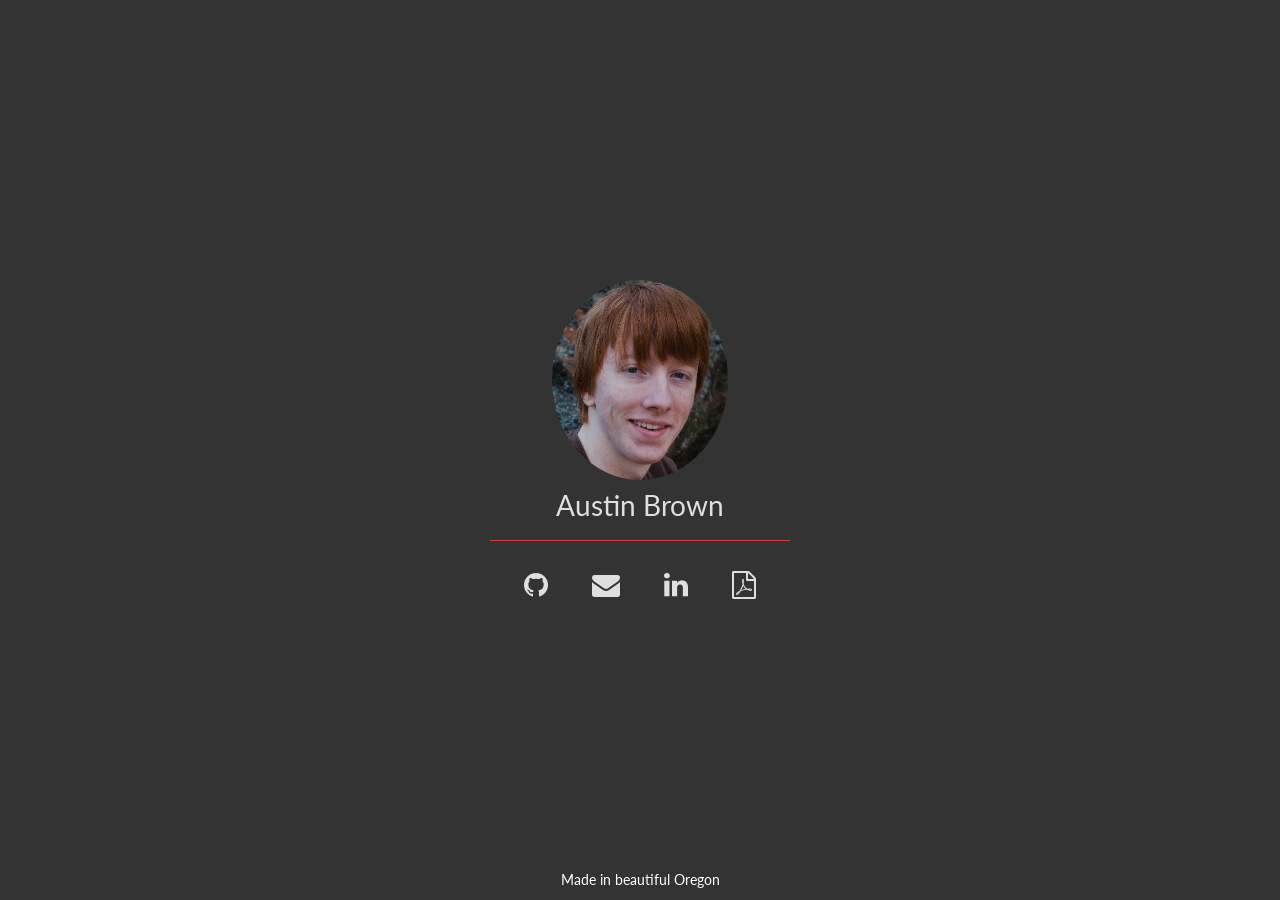
==== index.html @ 8997f35d "Update index.html" ====
﻿<!DOCTYPE html>
<html>
<head>
	<meta charset="utf-8">
	<meta name="description" content="Portfolio of Austin Brown. He is a software developer with a passion for user experiences.">
	<meta name="keywords" content="Austin Brown, Austin, Brown">
	<meta property="og:title" content="Austin Brown"/>
	<meta property="og:url" content="https://ascottb.github.io"/>
	<meta property="og:type" content="website"/>
	<meta property="og:site_name" content="Austin Brown"/>
	<meta property="og:description" content="Portfolio of Austin Brown. He is a software developer with a passion for user experiences."/>
	<!--<meta property="og:image" content="https://pecey.github.io/images/user.png"/>-->

	<title>Austin Brown</title>
    <link rel="shortcut icon" type="image/x-icon" href="favicon.ico" />
	<link rel="stylesheet" href="https://maxcdn.bootstrapcdn.com/bootstrap/3.3.6/css/bootstrap.min.css" integrity="sha384-1q8mTJOASx8j1Au+a5WDVnPi2lkFfwwEAa8hDDdjZlpLegxhjVME1fgjWPGmkzs7" crossorigin="anonymous">
	<link rel="stylesheet" href="https://maxcdn.bootstrapcdn.com/font-awesome/4.5.0/css/font-awesome.min.css">
	<link href='https://fonts.googleapis.com/css?family=Lato' rel='stylesheet' type='text/css'>
	<link rel="stylesheet" type="text/css" href="css/custom.css">
</head>
<body>
<div id="landing-slide" class="slide">
	<div id="landing-overlay" class="slide">
		<div id="landing-slide-content" class="container row">
			<div class="left-pane col-md-12 col-xs-12" style="opacity: 0">
				<div class="user-image"><img src="images/user.jpg"></div>
				<div class="user-name">Austin Brown</div>
				<hr style="width:300px; margin-top:10px; margin-bottom: 10px; border-top: 1px solid #EA4040;">
				<div class="user-social">
					<!--<div class="tooltip"> 
						<span class="tooltiptext"> Test
							<span class="tooltiptext">Tooltip text</span>
						</span>
					</div>-->
					<span title="Github">
						<a href="https://github.com/ascottb" target="_blank"><i class="fa fa-github"></i></a>
  					</span>
					<!--<a href="https://www.facebook.com/austin.brown.5836" target="_blank"><i class="fa fa-facebook"></i></a>-->
					<span title="asbrownpro@gmail.com">
						<a href="mailto:asbrownpro@gmail.com" target="_blank"><i class="fa fa-envelope"></i></a>
					</span>
					<span title="LinkedIn">
						<a href="https://www.linkedin.com/in/austin-brown-00315512a" target="_blank"><i class="fa fa-linkedin"></i></a>
					</span>
					<span title="Resume">
						<a href="ResumeAustinBrown.pdf" target="_blank"><i class="fa fa-file-pdf-o"></i></a>
					</span>
				</div>
			</div>
			<div class="right-pane col-md-6 col-xs-12">
				<span class="user-info"></span>
			</div>
		</div>
	</div>
</div>

<footer>
	<!--<div id = "#about" class="portfolio spacer" style="background-color:rgb(200,200,200);">
         <div class="container">
            <h2 class="left">About Me</h2>
            <p class="center-text">
               Hello!
            </p>
         </div>
      </div>-->
	<a target="_blank">Made in beautiful Oregon</a>
</footer>
	<script src="https://ajax.googleapis.com/ajax/libs/jquery/2.2.0/jquery.min.js"></script>
	<script type="text/javascript" src="js/typed.js"></script>
	<script type="text/javascript">
		$(window).load(function(){
			$(".left-pane").fadeTo(2000,1).animate({
				width:"50%",
			}, 1000).addClass("col-md-6").removeClass("col-md-12").css("width","100%").animate({"border-right-width":"1"},500,function(){
				$(".right-pane").css("height",$(".left-pane").css("height"));
				$(".user-info").typed({
	            strings: ["<p>Systems Engineer.</p> ^500 <p>Mobile Developer.</p> ^500 <p>Programmer.</p>"],
	            typeSpeed: 0.5,
	            loop: false,
	            content:'html',
	            showCursor:false
	        });
			});
		});
	</script>
<!--<script>

"<p>Systems Engineer.</p> ^1000 <p>Mobile Developer.</p> ^1000 <p>Programmer.</p>"
"<p>Hello, this is the personal website for Austin Brown, graduate of Oregon State University in Computer Science. He has worked at Intel Corporation, Air-Weigh, and hopefully your company next! </p>"

  (function(i,s,o,g,r,a,m){i['GoogleAnalyticsObject']=r;i[r]=i[r]||function(){
  (i[r].q=i[r].q||[]).push(arguments)},i[r].l=1*new Date();a=s.createElement(o),
  m=s.getElementsByTagName(o)[0];a.async=1;a.src=g;m.parentNode.insertBefore(a,m)
  })(window,document,'script','//www.google-analytics.com/analytics.js','ga');

  ga('create', 'UA-74430110-1', 'auto');
  ga('send', 'pageview');

</script>-->
</body>
</html>
---- css/custom.css ----
body{
	overflow: hidden; 
	font-family: 'Lato';
	width: 100%;
	height: 100%;
	position: absolute;
}
a{
	color: white;
}
.slide{
	height: 100%;
	width: 100%;
}
/*#landing-slide{
	background: url('../images/background.jpg') no-repeat center;
	background-size: cover;
}*/
#landing-overlay{
	background: rgba(0,0,0,0.8);
	display: table;
}
#landing-slide-content{
	display: table-cell;
	vertical-align: middle;
	text-align: center;
	color: white;
}
.left-pane{
	border-right: 0px solid #EA4040;
}
.right-pane{
	font-size: 2em;
	display: table;
}
.user-info{
	display: table-cell;
	height: 100%;
	width: 100%;
	vertical-align: middle;
	letter-spacing: 2px;
    word-spacing: 0.5em;
}
.user-info p{
	margin: 20px 0px;
}
.user-name{
	font-size: 2em;
	padding: 5px;
}
.user-image{
	height: 200px;
	width: 100%;
	text-align: center;
}
.user-image img{
	height: 100%;
	border-radius: 50%;
}
.user-social i{
	font-size: 2em;
    padding: 20px;
}
.user-social a{
	color: white;
}
.tooltip {
    position: relative;
    display: inline-block;
    border-bottom: 1px dotted black;
}
.tooltip .tooltiptext::after {
    content: " ";
    position: absolute;
    bottom: 100%;  /* At the top of the tooltip */
    left: 50%;
    margin-left: -5px;
    border-width: 5px;
    border-style: solid;
    border-color: transparent transparent black transparent;
}
.tooltip:hover .tooltiptext {
    visibility: visible;
}
footer{
	position: absolute;
	bottom: 0px;
	width: 100%;
	text-align: center;
	padding: 10px;
}
@media (max-width: 768px) { 
	.left-pane{
		border: none;
	}
 }
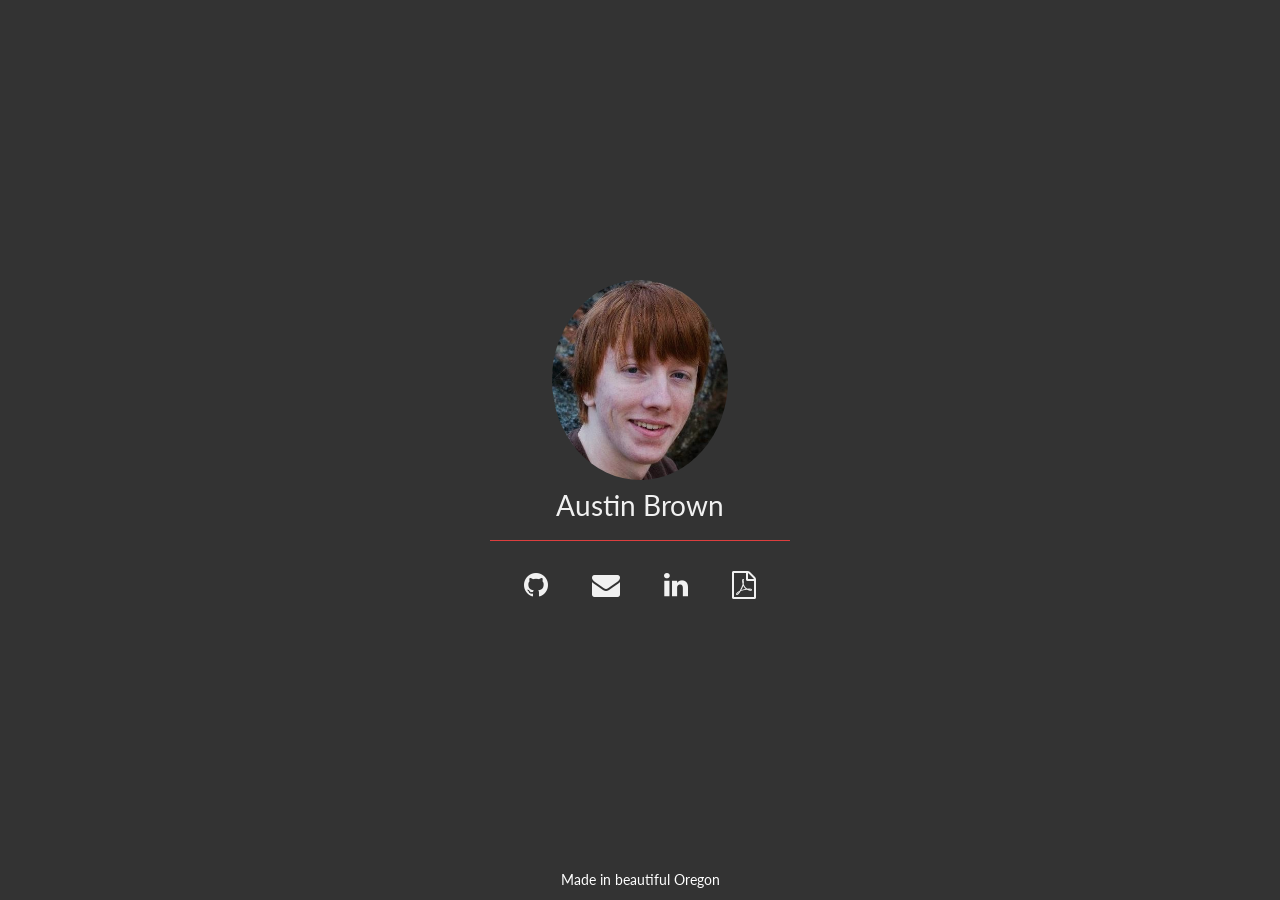
==== commit 09c04281: "Update index.html" ====
--- a/index.html
+++ b/index.html
@@ -43,7 +43,7 @@
 						<a href="https://www.linkedin.com/in/austin-brown-00315512a" target="_blank"><i class="fa fa-linkedin"></i></a>
 					</span>
 					<span title="Resume">
-						<a href="ResumeAustinBrown.pdf" target="_blank"><i class="fa fa-file-pdf-o"></i></a>
+						<a href="ResumeAustinBrownNew.pdf" target="_blank"><i class="fa fa-file-pdf-o"></i></a>
 					</span>
 				</div>
 			</div>
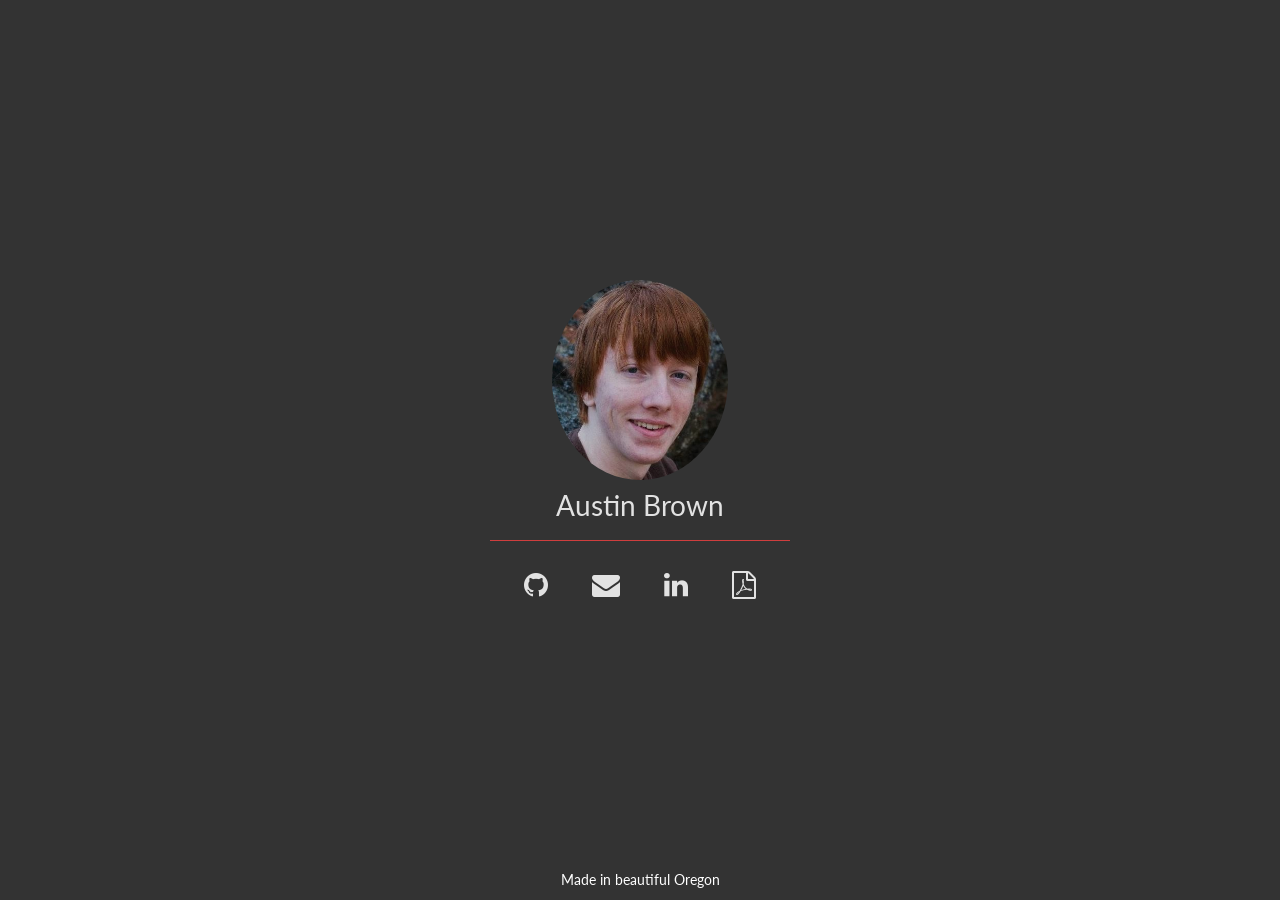
==== commit e0127eb3: "Update index.html" ====
--- a/index.html
+++ b/index.html
@@ -43,7 +43,7 @@
 						<a href="https://www.linkedin.com/in/austin-brown-00315512a" target="_blank"><i class="fa fa-linkedin"></i></a>
 					</span>
 					<span title="Resume">
-						<a href="ResumeAustinBrownNew.pdf" target="_blank"><i class="fa fa-file-pdf-o"></i></a>
+						<a href="AustinBrownResumeNew.pdf" target="_blank"><i class="fa fa-file-pdf-o"></i></a>
 					</span>
 				</div>
 			</div>
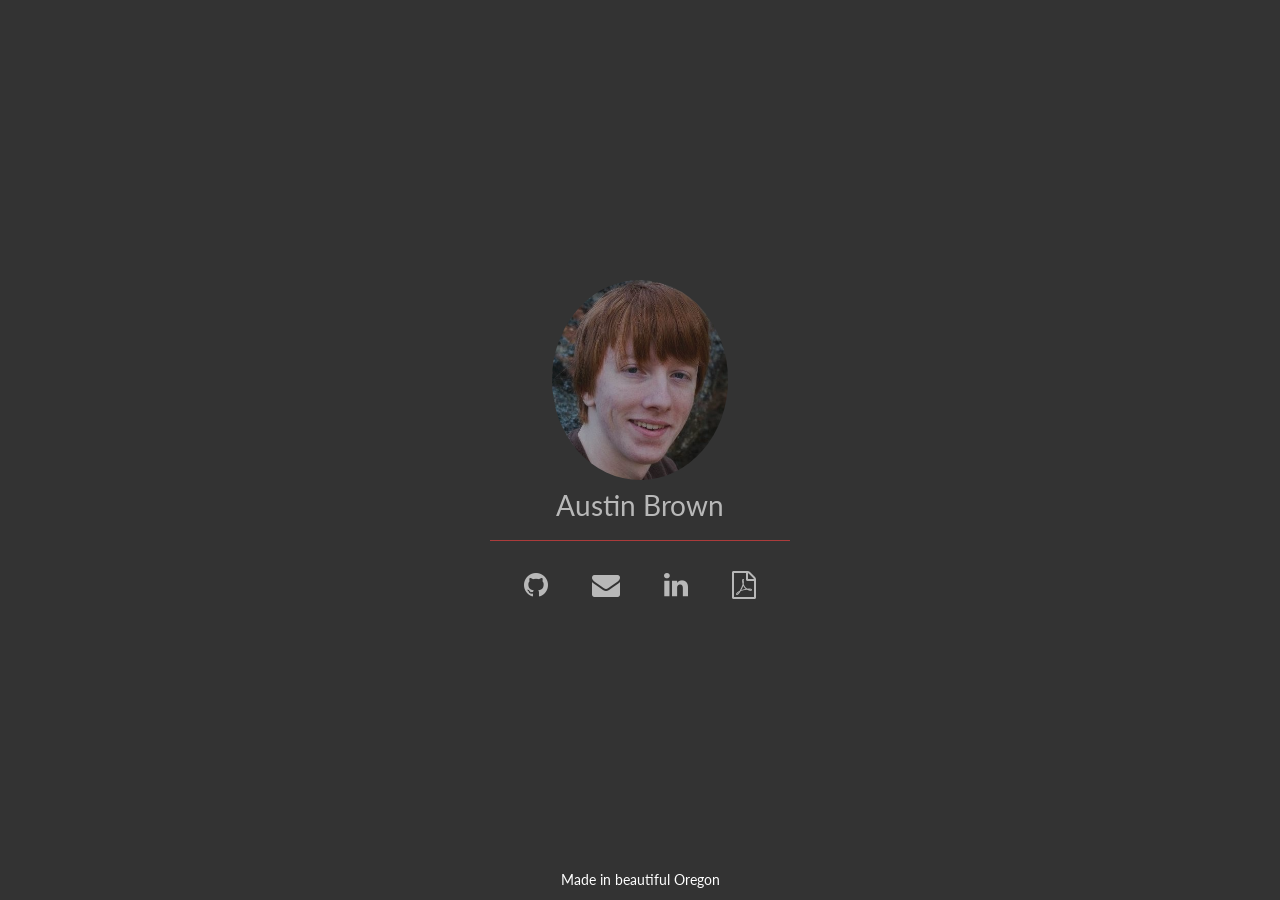
==== commit a3a5554a: "Update index.html" ====
--- a/index.html
+++ b/index.html
@@ -43,7 +43,7 @@
 						<a href="https://www.linkedin.com/in/austin-brown-00315512a" target="_blank"><i class="fa fa-linkedin"></i></a>
 					</span>
 					<span title="Resume">
-						<a href="AustinBrownResumeNew.pdf" target="_blank"><i class="fa fa-file-pdf-o"></i></a>
+						<a href="AustinBrownResumeFeb.pdf" target="_blank"><i class="fa fa-file-pdf-o"></i></a>
 					</span>
 				</div>
 			</div>
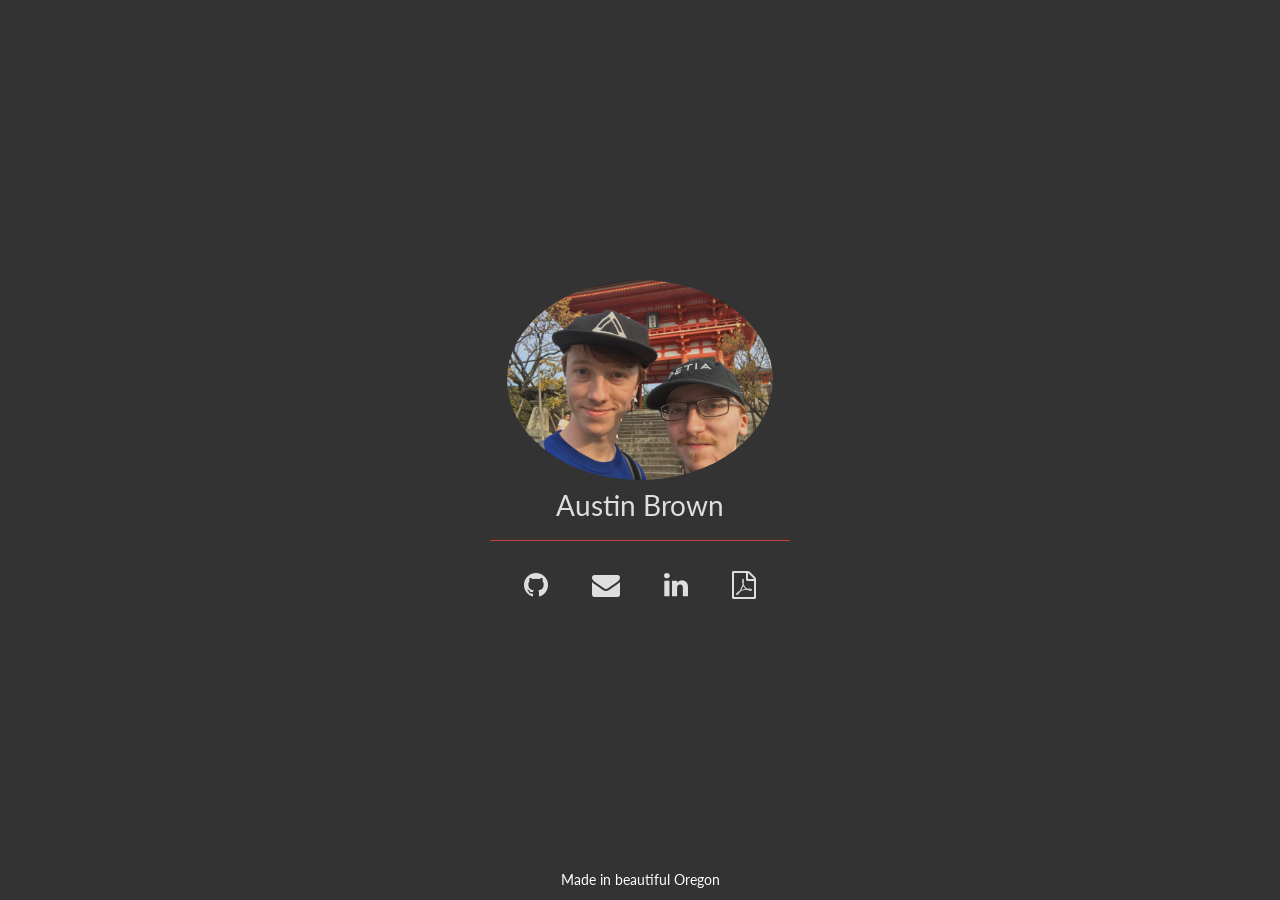
==== commit 5d675b7d: "Update index.html" ====
--- a/index.html
+++ b/index.html
@@ -23,7 +23,7 @@
 	<div id="landing-overlay" class="slide">
 		<div id="landing-slide-content" class="container row">
 			<div class="left-pane col-md-12 col-xs-12" style="opacity: 0">
-				<div class="user-image"><img src="images/user.jpg"></div>
+				<div class="user-image"><img src="images/profile.jpg"></div>
 				<div class="user-name">Austin Brown</div>
 				<hr style="width:300px; margin-top:10px; margin-bottom: 10px; border-top: 1px solid #EA4040;">
 				<div class="user-social">
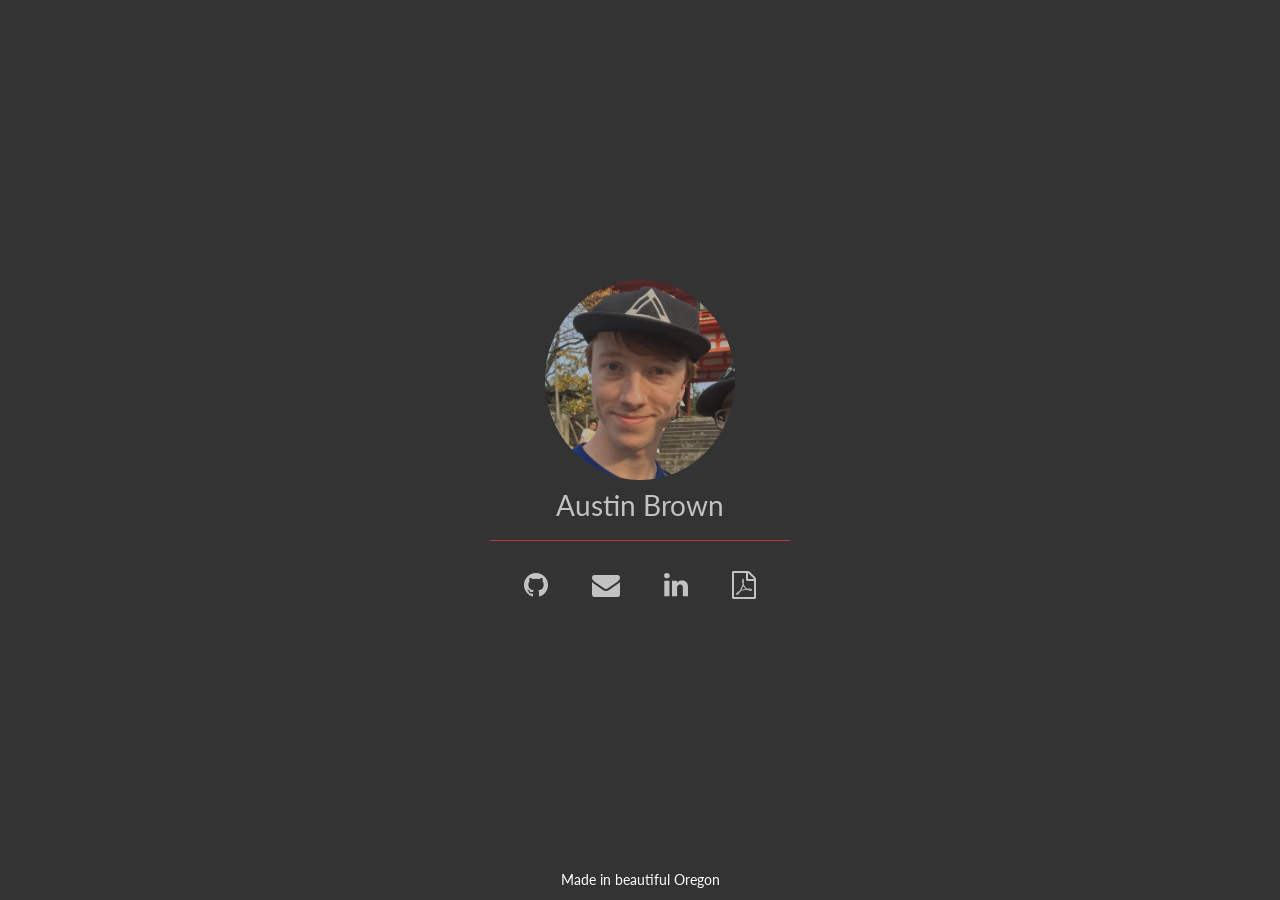
==== commit 07180891: "Update index.html" ====
--- a/index.html
+++ b/index.html
@@ -23,7 +23,7 @@
 	<div id="landing-overlay" class="slide">
 		<div id="landing-slide-content" class="container row">
 			<div class="left-pane col-md-12 col-xs-12" style="opacity: 0">
-				<div class="user-image"><img src="images/profile.jpg"></div>
+				<div class="user-image"><img src="images/profilepic.jpg"></div>
 				<div class="user-name">Austin Brown</div>
 				<hr style="width:300px; margin-top:10px; margin-bottom: 10px; border-top: 1px solid #EA4040;">
 				<div class="user-social">
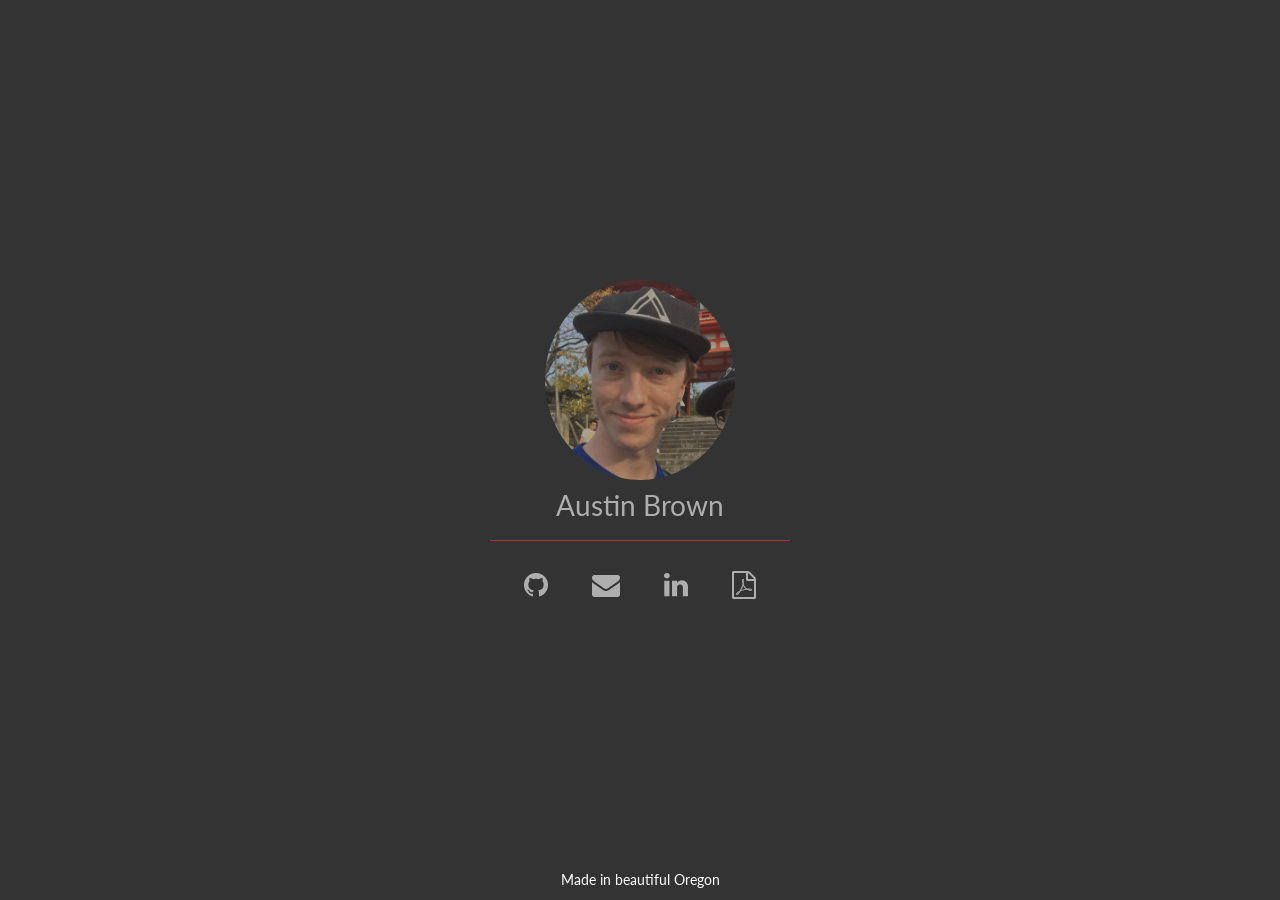
==== commit f6e3ed41: "Update index.html" ====
--- a/index.html
+++ b/index.html
@@ -74,7 +74,7 @@
 			}, 1000).addClass("col-md-6").removeClass("col-md-12").css("width","100%").animate({"border-right-width":"1"},500,function(){
 				$(".right-pane").css("height",$(".left-pane").css("height"));
 				$(".user-info").typed({
-	            strings: ["<p>Systems Engineer.</p> ^500 <p>Mobile Developer.</p> ^500 <p>Programmer.</p>"],
+	            strings: ["<p>Full Stack Engineer.</p> ^500 <p>Mobile Developer.</p> ^500 <p>Frontend Expert.</p>"],
 	            typeSpeed: 0.5,
 	            loop: false,
 	            content:'html',
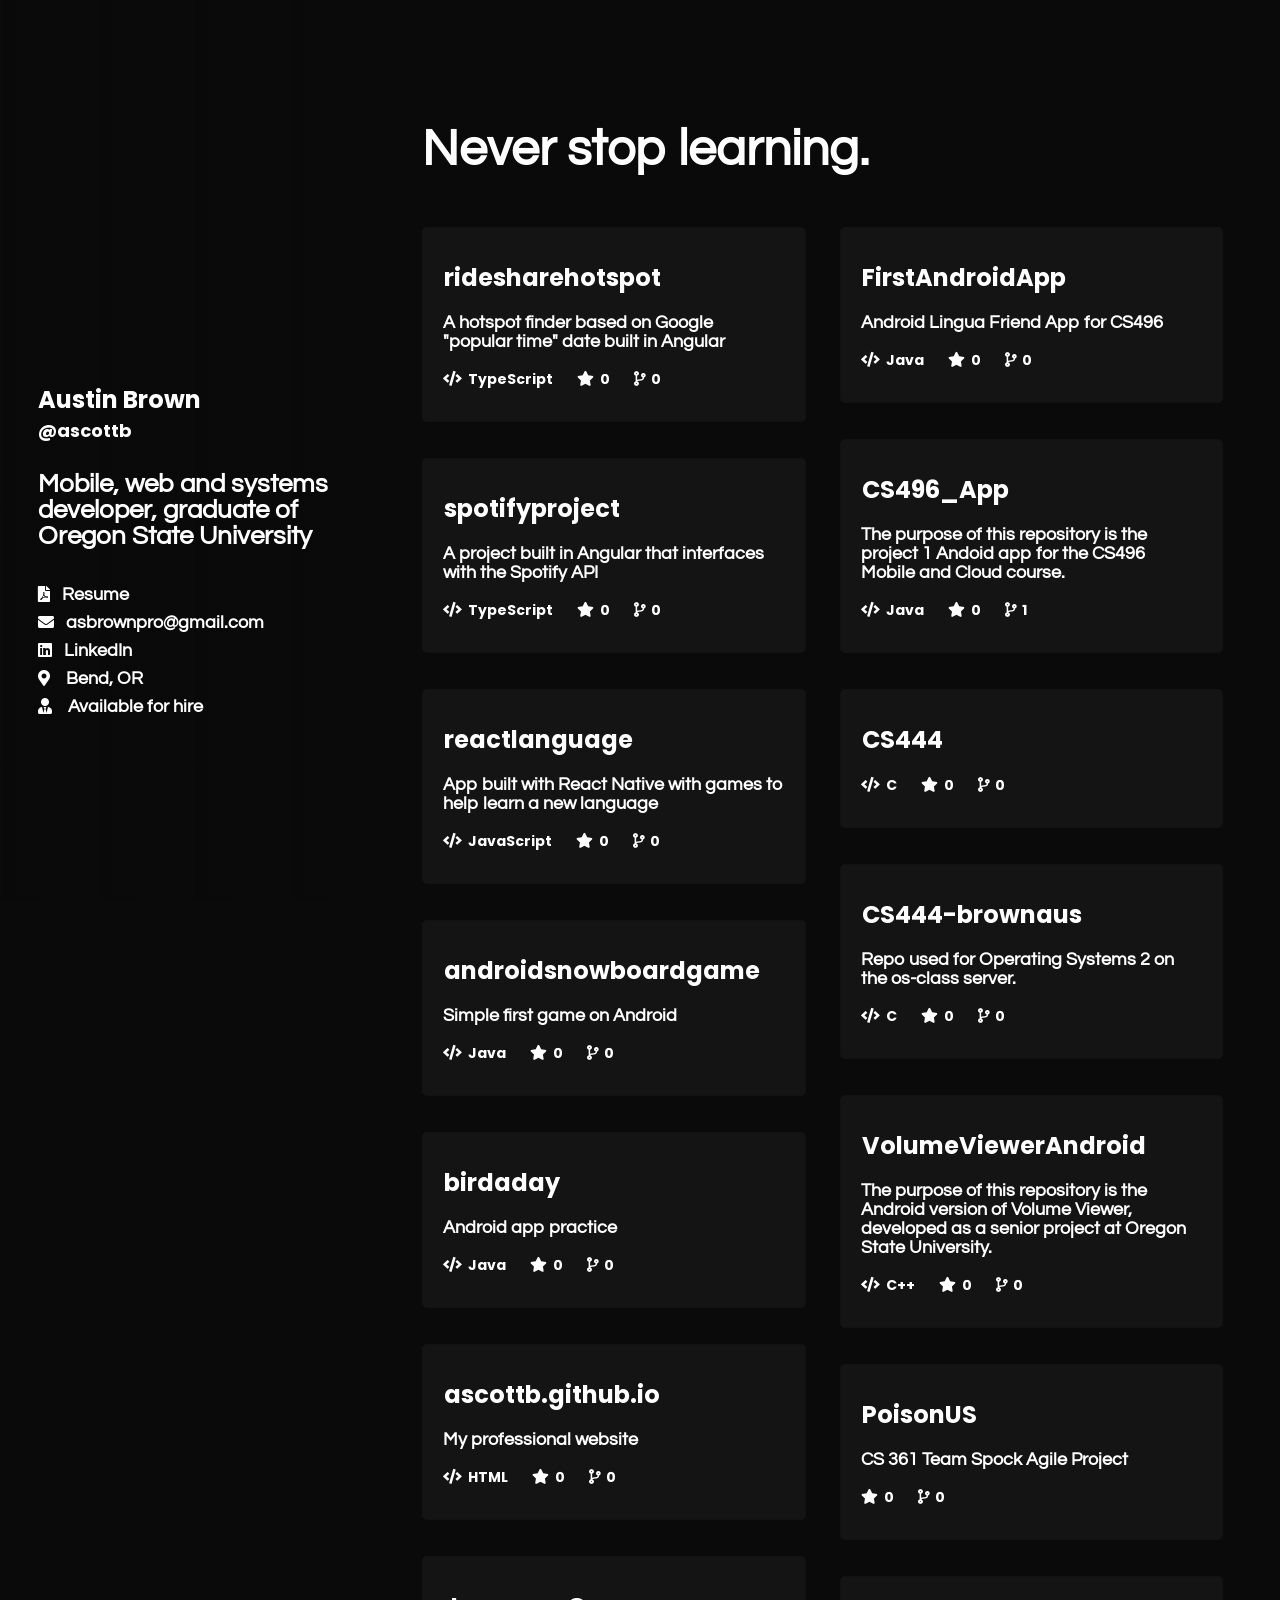
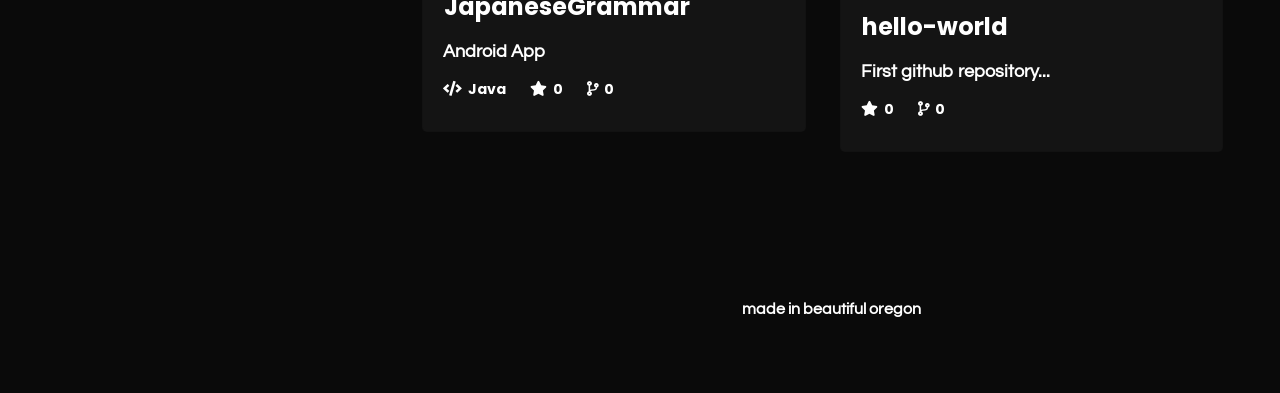
==== commit a7084cd9: "Redo site" ====
--- a/index.html
+++ b/index.html
@@ -1,101 +1,270 @@
-﻿<!DOCTYPE html>
-<html>
-<head>
-	<meta charset="utf-8">
-	<meta name="description" content="Portfolio of Austin Brown. He is a software developer with a passion for user experiences.">
-	<meta name="keywords" content="Austin Brown, Austin, Brown">
-	<meta property="og:title" content="Austin Brown"/>
-	<meta property="og:url" content="https://ascottb.github.io"/>
-	<meta property="og:type" content="website"/>
-	<meta property="og:site_name" content="Austin Brown"/>
-	<meta property="og:description" content="Portfolio of Austin Brown. He is a software developer with a passion for user experiences."/>
-	<!--<meta property="og:image" content="https://pecey.github.io/images/user.png"/>-->
-
-	<title>Austin Brown</title>
-    <link rel="shortcut icon" type="image/x-icon" href="favicon.ico" />
-	<link rel="stylesheet" href="https://maxcdn.bootstrapcdn.com/bootstrap/3.3.6/css/bootstrap.min.css" integrity="sha384-1q8mTJOASx8j1Au+a5WDVnPi2lkFfwwEAa8hDDdjZlpLegxhjVME1fgjWPGmkzs7" crossorigin="anonymous">
-	<link rel="stylesheet" href="https://maxcdn.bootstrapcdn.com/font-awesome/4.5.0/css/font-awesome.min.css">
-	<link href='https://fonts.googleapis.com/css?family=Lato' rel='stylesheet' type='text/css'>
-	<link rel="stylesheet" type="text/css" href="css/custom.css">
-</head>
+<!DOCTYPE html><html lang="en"><head>
+    <meta charset="UTF-8">
+    <meta name="viewport" content="width=device-width, initial-scale=1.0">
+    <meta http-equiv="X-UA-Compatible" content="ie=edge">
+    <title>ascottb</title>
+    <link rel="stylesheet" href="https://cdnjs.cloudflare.com/ajax/libs/animate.css/3.7.0/animate.min.css">
+    <link rel="stylesheet" href="https://use.fontawesome.com/releases/v5.7.1/css/all.css" integrity="sha384-fnmOCqbTlWIlj8LyTjo7mOUStjsKC4pOpQbqyi7RrhN7udi9RwhKkMHpvLbHG9Sr" crossorigin="anonymous">
+    <script src="https://code.jquery.com/jquery-3.4.1.min.js" integrity="sha256-CSXorXvZcTkaix6Yvo6HppcZGetbYMGWSFlBw8HfCJo=" crossorigin="anonymous"></script>
+    <link rel="stylesheet" href="index.css">
+<link rel="icon" href="https://avatars1.githubusercontent.com/u/9833537?v=4" type="image/png"></head>
+
 <body>
-<div id="landing-slide" class="slide">
-	<div id="landing-overlay" class="slide">
-		<div id="landing-slide-content" class="container row">
-			<div class="left-pane col-md-12 col-xs-12" style="opacity: 0">
-				<div class="user-image"><img src="images/profilepic.jpg"></div>
-				<div class="user-name">Austin Brown</div>
-				<hr style="width:300px; margin-top:10px; margin-bottom: 10px; border-top: 1px solid #EA4040;">
-				<div class="user-social">
-					<!--<div class="tooltip"> 
-						<span class="tooltiptext"> Test
-							<span class="tooltiptext">Tooltip text</span>
-						</span>
-					</div>-->
-					<span title="Github">
-						<a href="https://github.com/ascottb" target="_blank"><i class="fa fa-github"></i></a>
-  					</span>
-					<!--<a href="https://www.facebook.com/austin.brown.5836" target="_blank"><i class="fa fa-facebook"></i></a>-->
-					<span title="asbrownpro@gmail.com">
-						<a href="mailto:asbrownpro@gmail.com" target="_blank"><i class="fa fa-envelope"></i></a>
-					</span>
-					<span title="LinkedIn">
-						<a href="https://www.linkedin.com/in/austin-brown-00315512a" target="_blank"><i class="fa fa-linkedin"></i></a>
-					</span>
-					<span title="Resume">
-						<a href="AustinBrownResumeFeb.pdf" target="_blank"><i class="fa fa-file-pdf-o"></i></a>
-					</span>
-				</div>
-			</div>
-			<div class="right-pane col-md-6 col-xs-12">
-				<span class="user-info"></span>
-			</div>
-		</div>
-	</div>
-</div>
-
-<footer>
-	<!--<div id = "#about" class="portfolio spacer" style="background-color:rgb(200,200,200);">
-         <div class="container">
-            <h2 class="left">About Me</h2>
-            <p class="center-text">
-               Hello!
-            </p>
-         </div>
-      </div>-->
-	<a target="_blank">Made in beautiful Oregon</a>
-</footer>
-	<script src="https://ajax.googleapis.com/ajax/libs/jquery/2.2.0/jquery.min.js"></script>
-	<script type="text/javascript" src="js/typed.js"></script>
-	<script type="text/javascript">
-		$(window).load(function(){
-			$(".left-pane").fadeTo(2000,1).animate({
-				width:"50%",
-			}, 1000).addClass("col-md-6").removeClass("col-md-12").css("width","100%").animate({"border-right-width":"1"},500,function(){
-				$(".right-pane").css("height",$(".left-pane").css("height"));
-				$(".user-info").typed({
-	            strings: ["<p>Full Stack Engineer.</p> ^500 <p>Mobile Developer.</p> ^500 <p>Frontend Expert.</p>"],
-	            typeSpeed: 0.5,
-	            loop: false,
-	            content:'html',
-	            showCursor:false
-	        });
-			});
-		});
-	</script>
-<!--<script>
-
-"<p>Systems Engineer.</p> ^1000 <p>Mobile Developer.</p> ^1000 <p>Programmer.</p>"
-"<p>Hello, this is the personal website for Austin Brown, graduate of Oregon State University in Computer Science. He has worked at Intel Corporation, Air-Weigh, and hopefully your company next! </p>"
-
-  (function(i,s,o,g,r,a,m){i['GoogleAnalyticsObject']=r;i[r]=i[r]||function(){
-  (i[r].q=i[r].q||[]).push(arguments)},i[r].l=1*new Date();a=s.createElement(o),
-  m=s.getElementsByTagName(o)[0];a.async=1;a.src=g;m.parentNode.insertBefore(a,m)
-  })(window,document,'script','//www.google-analytics.com/analytics.js','ga');
-
-  ga('create', 'UA-74430110-1', 'auto');
-  ga('send', 'pageview');
-
-</script>-->
-</body>
-</html>
+    <div id="loading">
+        <div id="spinner"></div>
+    </div>
+    <div id="profile">
+        <div id="profile_img" style="background: url(https://avatars1.githubusercontent.com/u/9833537?v=4) center;"></div>
+        <div id="username"><span style="display:block;">Austin Brown</span><a href="https://github.com/ascottb">@ascottb</a></div>
+        <div id="userbio" style="display: block;">Mobile, web and systems developer, graduate of Oregon State University</div>
+        <div id="about">
+                <span style="display:block;"><i class="fas fa-file-pdf"></i> &nbsp; <a href="AustinBrownResumeFeb.pdf" target="_blank">Resume</a></span>
+                <span style="display:block;"><i class="fas fa-envelope"></i> &nbsp; <a href="mailto:asbrownpro@gmail.com" target="_blank">asbrownpro@gmail.com</a></span>
+                <span style="display:block;"><i class="fab fa-linkedin"></i> &nbsp; <a href="https://www.linkedin.com/in/austin-brown-00315512a" target="_blank">LinkedIn</a></span>
+                <span style="display:block;"><i class="fas fa-map-marker-alt"></i> &nbsp;&nbsp; Bend, OR</span>
+                <span style="display:block;"><i class="fas fa-user-tie"></i> &nbsp;&nbsp; Available for hire</span></div>
+    </div>
+    <div id="display">
+        <div id="work">
+            <h1>Never stop learning.</h1>
+            <div class="projects" id="work_section">
+                        <a href="https://github.com/ascottb/ridesharehotspot" target="_blank">
+                        <section>
+                            <div class="section_title">ridesharehotspot</div>
+                            <div class="about_section">
+                            <span style="display:block;">A hotspot finder based on Google "popular time" date built in Angular</span>
+                            </div>
+                            <div class="bottom_section">
+                                <span style="display:inline-block;"><i class="fas fa-code"></i>&nbsp; TypeScript</span>
+                                <span><i class="fas fa-star"></i>&nbsp; 0</span>
+                                <span><i class="fas fa-code-branch"></i>&nbsp; 0</span>
+                            </div>
+                        </section>
+                        </a>
+                        <a href="https://github.com/ascottb/spotifyproject" target="_blank">
+                        <section>
+                            <div class="section_title">spotifyproject</div>
+                            <div class="about_section">
+                            <span style="display:block;">A project built in Angular that interfaces with the Spotify API</span>
+                            </div>
+                            <div class="bottom_section">
+                                <span style="display:inline-block;"><i class="fas fa-code"></i>&nbsp; TypeScript</span>
+                                <span><i class="fas fa-star"></i>&nbsp; 0</span>
+                                <span><i class="fas fa-code-branch"></i>&nbsp; 0</span>
+                            </div>
+                        </section>
+                        </a>
+                        <a href="https://github.com/ascottb/reactlanguage" target="_blank">
+                        <section>
+                            <div class="section_title">reactlanguage</div>
+                            <div class="about_section">
+                            <span style="display:block;">App built with React Native with games to help learn a new language</span>
+                            </div>
+                            <div class="bottom_section">
+                                <span style="display:inline-block;"><i class="fas fa-code"></i>&nbsp; JavaScript</span>
+                                <span><i class="fas fa-star"></i>&nbsp; 0</span>
+                                <span><i class="fas fa-code-branch"></i>&nbsp; 0</span>
+                            </div>
+                        </section>
+                        </a>
+                        <a href="https://github.com/ascottb/androidsnowboardgame" target="_blank">
+                        <section>
+                            <div class="section_title">androidsnowboardgame</div>
+                            <div class="about_section">
+                            <span style="display:block;">Simple first game on Android</span>
+                            </div>
+                            <div class="bottom_section">
+                                <span style="display:inline-block;"><i class="fas fa-code"></i>&nbsp; Java</span>
+                                <span><i class="fas fa-star"></i>&nbsp; 0</span>
+                                <span><i class="fas fa-code-branch"></i>&nbsp; 0</span>
+                            </div>
+                        </section>
+                        </a>
+                        <a href="https://github.com/ascottb/birdaday" target="_blank">
+                        <section>
+                            <div class="section_title">birdaday</div>
+                            <div class="about_section">
+                            <span style="display:block;">Android app practice</span>
+                            </div>
+                            <div class="bottom_section">
+                                <span style="display:inline-block;"><i class="fas fa-code"></i>&nbsp; Java</span>
+                                <span><i class="fas fa-star"></i>&nbsp; 0</span>
+                                <span><i class="fas fa-code-branch"></i>&nbsp; 0</span>
+                            </div>
+                        </section>
+                        </a>
+                        <a href="https://github.com/ascottb/ascottb.github.io" target="_blank">
+                        <section>
+                            <div class="section_title">ascottb.github.io</div>
+                            <div class="about_section">
+                            <span style="display:block;">My professional website</span>
+                            </div>
+                            <div class="bottom_section">
+                                <span style="display:inline-block;"><i class="fas fa-code"></i>&nbsp; HTML</span>
+                                <span><i class="fas fa-star"></i>&nbsp; 0</span>
+                                <span><i class="fas fa-code-branch"></i>&nbsp; 0</span>
+                            </div>
+                        </section>
+                        </a>
+                        <a href="https://github.com/ascottb/JapaneseGrammar" target="_blank">
+                        <section>
+                            <div class="section_title">JapaneseGrammar</div>
+                            <div class="about_section">
+                            <span style="display:block;">Android App</span>
+                            </div>
+                            <div class="bottom_section">
+                                <span style="display:inline-block;"><i class="fas fa-code"></i>&nbsp; Java</span>
+                                <span><i class="fas fa-star"></i>&nbsp; 0</span>
+                                <span><i class="fas fa-code-branch"></i>&nbsp; 0</span>
+                            </div>
+                        </section>
+                        </a>
+                        <a href="https://github.com/ascottb/FirstAndroidApp" target="_blank">
+                        <section>
+                            <div class="section_title">FirstAndroidApp</div>
+                            <div class="about_section">
+                            <span style="display:block;">Android Lingua Friend App for CS496</span>
+                            </div>
+                            <div class="bottom_section">
+                                <span style="display:inline-block;"><i class="fas fa-code"></i>&nbsp; Java</span>
+                                <span><i class="fas fa-star"></i>&nbsp; 0</span>
+                                <span><i class="fas fa-code-branch"></i>&nbsp; 0</span>
+                            </div>
+                        </section>
+                        </a>
+                        <a href="https://github.com/ascottb/CS496_App" target="_blank">
+                        <section>
+                            <div class="section_title">CS496_App</div>
+                            <div class="about_section">
+                            <span style="display:block;">The purpose of this repository is the project 1 Andoid app for the CS496 Mobile and Cloud course.</span>
+                            </div>
+                            <div class="bottom_section">
+                                <span style="display:inline-block;"><i class="fas fa-code"></i>&nbsp; Java</span>
+                                <span><i class="fas fa-star"></i>&nbsp; 0</span>
+                                <span><i class="fas fa-code-branch"></i>&nbsp; 1</span>
+                            </div>
+                        </section>
+                        </a>
+                        <a href="https://github.com/ascottb/CS444" target="_blank">
+                        <section>
+                            <div class="section_title">CS444</div>
+                            <div class="about_section">
+                            <span style="display:none;">undefined</span>
+                            </div>
+                            <div class="bottom_section">
+                                <span style="display:inline-block;"><i class="fas fa-code"></i>&nbsp; C</span>
+                                <span><i class="fas fa-star"></i>&nbsp; 0</span>
+                                <span><i class="fas fa-code-branch"></i>&nbsp; 0</span>
+                            </div>
+                        </section>
+                        </a>
+                        <a href="https://github.com/ascottb/CS444-brownaus" target="_blank">
+                        <section>
+                            <div class="section_title">CS444-brownaus</div>
+                            <div class="about_section">
+                            <span style="display:block;">Repo used for Operating Systems 2 on the os-class server. </span>
+                            </div>
+                            <div class="bottom_section">
+                                <span style="display:inline-block;"><i class="fas fa-code"></i>&nbsp; C</span>
+                                <span><i class="fas fa-star"></i>&nbsp; 0</span>
+                                <span><i class="fas fa-code-branch"></i>&nbsp; 0</span>
+                            </div>
+                        </section>
+                        </a>
+                        <a href="https://github.com/ascottb/VolumeViewerAndroid" target="_blank">
+                        <section>
+                            <div class="section_title">VolumeViewerAndroid</div>
+                            <div class="about_section">
+                            <span style="display:block;">The purpose of this repository is the Android version of Volume Viewer, developed as a senior project at Oregon State University. </span>
+                            </div>
+                            <div class="bottom_section">
+                                <span style="display:inline-block;"><i class="fas fa-code"></i>&nbsp; C++</span>
+                                <span><i class="fas fa-star"></i>&nbsp; 0</span>
+                                <span><i class="fas fa-code-branch"></i>&nbsp; 0</span>
+                            </div>
+                        </section>
+                        </a>
+                        <a href="https://github.com/ascottb/PoisonUS" target="_blank">
+                        <section>
+                            <div class="section_title">PoisonUS</div>
+                            <div class="about_section">
+                            <span style="display:block;">CS 361 Team Spock Agile Project</span>
+                            </div>
+                            <div class="bottom_section">
+                                <span style="display:none;"><i class="fas fa-code"></i>&nbsp; null</span>
+                                <span><i class="fas fa-star"></i>&nbsp; 0</span>
+                                <span><i class="fas fa-code-branch"></i>&nbsp; 0</span>
+                            </div>
+                        </section>
+                        </a>
+                        <a href="https://github.com/ascottb/hello-world" target="_blank">
+                        <section>
+                            <div class="section_title">hello-world</div>
+                            <div class="about_section">
+                            <span style="display:block;">First github repository...</span>
+                            </div>
+                            <div class="bottom_section">
+                                <span style="display:none;"><i class="fas fa-code"></i>&nbsp; null</span>
+                                <span><i class="fas fa-star"></i>&nbsp; 0</span>
+                                <span><i class="fas fa-code-branch"></i>&nbsp; 0</span>
+                            </div>
+                        </section>
+                        </a></div>
+        </div>
+        <div id="forks" style="display:none;">
+            <h1>Forks.</h1>
+            <div class="projects" id="forks_section"></div>
+        </div>
+        <div id="blog_section">
+            <h1>Blog.</h1>
+            <div id="blogs"></div>
+        </div>
+        <div id="footer">
+            <a href="https://github.com/imfunniee" target="_blank">made in beautiful oregon</a>
+        </div>
+    </div>
+    <script type="text/javascript">
+        setTimeout(function () {
+            document.getElementById("loading").classList.add("animated");
+            document.getElementById("loading").classList.add("fadeOut");
+            setTimeout(function () {
+                document.getElementById("loading").classList.remove("animated");
+                document.getElementById("loading").classList.remove("fadeOut");
+                document.getElementById("loading").style.display = "none";
+            }, 800);
+        }, 1500);
+        $.getJSON("blog.json", function (blog) {
+            blog = blog || [];
+            if (blog.length == 0) {
+                return document.getElementById("blog_section").style.display = "none";
+            }
+            for (var i = 0; i < blog.length; i++) {
+                $("#blogs").append(`
+            <a href="./blog/${blog[i].url_title}/" target="_blank">
+                <section>
+                    <img src="${blog[i].top_image}">
+                    <div class="blog_container">
+                        <div class="section_title">${blog[i].title}</div>
+                        <div class="about_section">
+                            ${blog[i].sub_title}
+                        </div>
+                    </div>
+                </section>
+            </a>
+            `);
+            }
+        }).fail(function () {
+            return document.getElementById("blog_section").style.display = "none";
+        });
+    </script>
+
+    <script type="text/javascript">
+        if ('serviceWorker' in navigator) {
+            window.addEventListener('load', () => {
+                navigator.serviceWorker.register('service-worker.js');
+            });
+        }
+    </script>
+
+
+</body></html>
--- a/index.css
+++ b/index.css
@@ -0,0 +1,480 @@
+@import url('https://fonts.googleapis.com/css?family=Poppins');
+@import url('https://fonts.googleapis.com/css?family=Questrial');
+
+body{
+    margin:0%;
+    padding:0%;
+    width:100vw;
+    background:var(--bg-color);
+    color:var(--text-color);
+    max-width:100vw;
+    overflow-x:hidden;
+    align-items:center;
+    font-family: 'Poppins', sans-serif;
+}
+
+#loading {
+    width: 100vw;
+    height: 100vh;
+    position: fixed;
+    background: var(--bg-color);
+    z-index: 999;
+    display: flex;
+    justify-content: center;
+    flex-direction: column;
+    align-items: center;
+    top:0;
+    bottom:0;
+    left:0;
+    right:0;
+}
+
+#spinner {
+    animation: rotate 0.5s infinite linear;
+    width:50px;
+    height:50px;
+    border:2px solid var(--bg-color);
+    border-bottom:2px solid var(--text-color);
+    border-radius:50%;
+    margin:0;
+}
+
+@keyframes rotate {
+    0% {transform: rotate(0deg);}
+    100% {transform: rotate(360deg);}
+}
+
+#profile {
+    width:24vw;
+    padding:4vh 3vw;
+    height:92vh;
+    display:flex;
+    flex-direction:column;
+    justify-content:center;
+    text-align:left;
+    background:var(--background-image) center center;
+    background-size: cover !important;
+    background-repeat:no-repeat;
+    position:fixed;
+    color:#fff !important;
+}
+
+#display {
+    width:64vw;
+    padding:4vh 3vw;
+    height:92vh;
+    display:inline-block;
+    padding-left:33vw;
+}
+
+#display h1 {
+    font-size:50px;
+    color:var(--text-color);
+    font-weight:bold;
+    font-family: 'Questrial', sans-serif;
+}
+
+.emoji {
+    width:18px;
+    height:18px;
+}
+
+#profile_img_blog {
+    border-radius:50%;
+    width:90px;
+    height:90px;
+    background-size:cover !important;
+    background-repeat: no-repeat;
+}
+
+#username_blog {
+    font-size:18px;
+    color:var(--text-color);
+    font-family: 'Poppins', sans-serif;
+    font-weight:bold;
+}
+
+#username_blog span {
+    font-size:24px;
+    font-family: 'Questrial', sans-serif !important;
+}
+
+#username_blog b {
+    font-size:12px;
+    font-family:'Poppins', sans-serif;
+    font-weight:bold;
+}
+
+#blog-display {
+    width:60vw;
+    margin:0px 20vw;
+    text-align:left;
+    margin-top:3vh;
+    z-index:1;
+}
+
+#profile_blog {
+    width:60vw;
+    margin:0px 20vw;
+    margin-top:10vh;
+    text-align:left;
+    z-index:1;
+}
+
+#background {
+    width:100vw;
+    height:55vh;
+    background:var(--background-background);
+    background-size:cover !important;
+    background-repeat:no-repeat;
+    position: absolute;
+    z-index:-1;
+    margin-top:-10vh;
+}
+
+#blog-display h1 {
+    font-size:50px;
+    color:var(--text-color);
+    font-weight:bold;
+    font-family: 'Questrial', sans-serif;
+}
+
+#blog-display h2 {
+    color:var(--blog-gray-color);
+}
+
+#blog-display {
+    padding:1vh 0px;
+    font-family: 'Questrial', sans-serif;
+}
+
+#blog p {
+    font-size:17px;
+    line-height:25px;
+    word-spacing:1.2px;
+    margin:5vh 0px;
+}
+
+#blog p span {
+    padding:2px 4px;
+    background:var(--text-color);
+    color:var(--bg-color) !important;
+}
+
+#blog img {
+    width:100%;
+    margin:2vh 0px;
+    border-radius:5px;
+    border:1px solid rgb(0, 0, 0, 0.08);
+}
+
+#header {
+    width:63vw;
+    text-align:right;
+    padding:3vh 0px;
+    position:absolute;
+}
+
+#header a {
+    color:var(--text-color);
+    text-decoration:none;
+    margin-left:4vw;
+    font-weight:bold;
+}
+
+#footer_blog {
+    width:90vw;
+    padding:8vh 5vw;
+    text-align:center;
+}
+
+#footer_blog a {
+    color:var(--text-color) !important;
+    text-decoration:none;
+    font-family: 'Questrial', sans-serif;
+    font-weight:bold;
+}
+
+#footer {
+    width:100%;
+    padding:8vh 0px;
+    text-align:center;
+}
+
+#footer a {
+    color:var(--text-color) !important;
+    text-decoration:none;
+    font-family: 'Questrial', sans-serif;
+    font-weight:bold;
+}
+
+#profile_img {
+    width:180px;
+    height:180px;
+    border-radius:5px;
+    background-size:cover !important;
+}
+
+#profile div {
+    font-weight:bold;
+    margin:1.5vh 0px;
+}
+
+#username {
+    font-size:18px;
+    font-weight:bold;
+}
+
+#username span {
+    font-size:24px;
+}
+
+#userbio {
+    font-size:26px;
+    font-family: 'Questrial', sans-serif;
+    width:100%;
+}
+
+#about {
+    font-size:18px;
+    font-family: 'Questrial', sans-serif;
+}
+
+#about a,
+#username a {
+    color:#fff !important;
+    text-decoration:none;
+    font-weight:bold;
+}
+
+#about a:hover,
+#username a:hover {
+    text-decoration:underline;
+}
+
+#about span {
+    margin:1vh 0px;
+    display:block;
+}
+
+#about span i {
+    font-size:16px;
+}
+
+#work {
+    margin:2vh 0px;
+    padding:4vh 0px !important;
+}
+
+#forks {
+    margin:2vh 0px;
+    padding:4vh 0px !important;
+}
+
+.projects {
+    columns:2;
+}
+
+.projects section {
+    width:85%;
+    padding:2.5vh 5%;
+    display:inline-block;
+    border-radius:5px;
+    color:var(--text-color);
+    border:1px solid rgb(0, 0, 0, 0.08);
+    box-shadow:0px 0px 0px rgb(0, 0, 0, 0);
+    transition:0.4s ease-in-out;
+    margin:2vh 0px;
+    transform:scale(1);
+}
+
+.projects section:hover {
+    cursor: pointer;
+    border:1px solid rgb(0, 0, 0, 0);
+    box-shadow:0px 15px 35px rgb(0, 0, 0, 0.06);
+    transform:scale(1.03);
+}
+
+.section_title {
+    font-size:24px;
+    font-weight:bold;
+    margin:1vh 0px;
+    padding:0px 1px;
+    word-wrap: break-word;
+}
+
+.about_section {
+    font-size:18px;
+    font-family: 'Questrial', sans-serif;
+    margin:2vh 0px;
+    font-weight:bold;
+    word-wrap: break-word;
+}
+
+.bottom_section {
+    margin:1vh 0px;
+    font-size:14px;
+    word-wrap: break-word;
+}
+
+.bottom_section span {
+    margin-right:20px;
+    font-weight:bold;
+}
+
+.bottom_section span i {
+    font-size:15px;
+}
+
+#blog_section {
+    margin:2vh 0px;
+    padding:2vh 0px !important;
+}
+
+#blogs {
+    columns:2;
+}
+
+#blogs section {
+    width:85%;
+    display:inline-block;
+    border-radius:5px;
+    color:var(--text-color);
+    border:1px solid rgb(0, 0, 0, 0.04);
+    box-shadow:0px 0px 0px rgb(0, 0, 0, 0);
+    transition:0.4s ease-in-out;
+    transform:scale(1);
+    padding:0px;
+    margin:2vh 0px;
+}
+
+#blogs section img {
+    width:100%;
+    border-radius:5px 5px 0px 0px;
+}
+
+.blog_container {
+    padding:2.5vh 5%;
+}
+
+#blogs section:hover {
+    cursor: pointer;
+    border:1px solid rgb(0, 0, 0, 0);
+    box-shadow:0px 15px 35px rgb(0, 0, 0, 0.06);
+    transform:scale(1.03);
+}
+
+.go_back {
+    position: absolute;
+    color:var(--text-color);
+    font-size:26px;
+    margin-left:5vw;
+    margin-top:4vh;
+}
+
+::selection {
+    color:var(--bg-color); 
+    background:var(--text-color);
+}
+
+@media (max-width: 800px){
+    #profile {
+        width:90vw;
+        padding:4vh 5vw;
+        height:60vh;
+        text-align:center;
+        position: relative;
+    }
+    #display {
+        width:90vw;
+        padding:4vh 5vw;
+        height:auto;
+        display:inline-block;
+        padding-left:5vw;
+    }
+    #profile_img {
+        width:120px;
+        height:120px;
+        margin:0px auto !important;
+    }
+    #work {
+        margin:0px;
+    }
+    .projects {
+        columns:1;
+    }
+    .projects section {
+        width:88%;
+    }
+    #blogs {
+        columns:1;
+    }
+    #blogs section {
+        width:98%;
+    }
+    #blog_section {
+        margin:0px;
+    }
+    #blog-display {
+        width:90vw;
+        margin:0px 5vw;
+        text-align:left;
+        margin-top:0vh;
+        z-index:1;
+    }
+    #profile_blog {
+        width:90vw;
+        margin:0px 5vw;
+        margin-top:10vh;
+        text-align:left;
+        z-index:1;
+    }
+    .go_back {
+        position: relative;
+        color:var(--text-color);
+        font-size:26px;
+        margin-left:5vw;
+        top:5vh;
+    }
+    #blog img {
+        margin:1vh 0px !important;
+    }
+    #blog p {
+        margin:2vh 0px;
+    }
+}
+
+::-webkit-scrollbar {width:5px;height:5px;}
+::-webkit-scrollbar-track {background:var(--bg-color);}
+::-webkit-scrollbar-thumb {background:var(--text-color);}
+:root {
+  --bg-color: rgb(10, 10, 10);
+  --text-color: #fff;
+  --blog-gray-color: rgb(180, 180, 180);
+  --background-image: linear-gradient(90deg, rgba(10, 10, 10, 0.6), rgb(10, 10, 10, 1)), url("https://i.imgur.com/dhvrzT5.jpg");
+  --background-background: linear-gradient(0deg, rgba(10, 10, 10, 1), rgba(10, 10, 10, 0.6)),
+    url("https://i.imgur.com/dhvrzT5.jpg") center center fixed;
+  --height: 50vh;
+}
+#display h1 {
+  -webkit-background-clip: text;
+  background-clip: text;
+  -webkit-text-fill-color: #fff;
+}
+#blog-display h1 {
+  -webkit-background-clip: text;
+  background-clip: text;
+  -webkit-text-fill-color: #fff;
+}
+.projects section {
+  background: rgb(20, 20, 20);
+}
+#blog_section section {
+  background: rgb(20, 20, 20);
+}
+@media (max-width: 800px) {
+  :root {
+    --background-image: linear-gradient(0deg, rgba(10, 10, 10, 1), rgba(10, 10, 10, 0)),
+    url("https://i.imgur.com/dhvrzT5.jpg") !important;
+  }
+}
